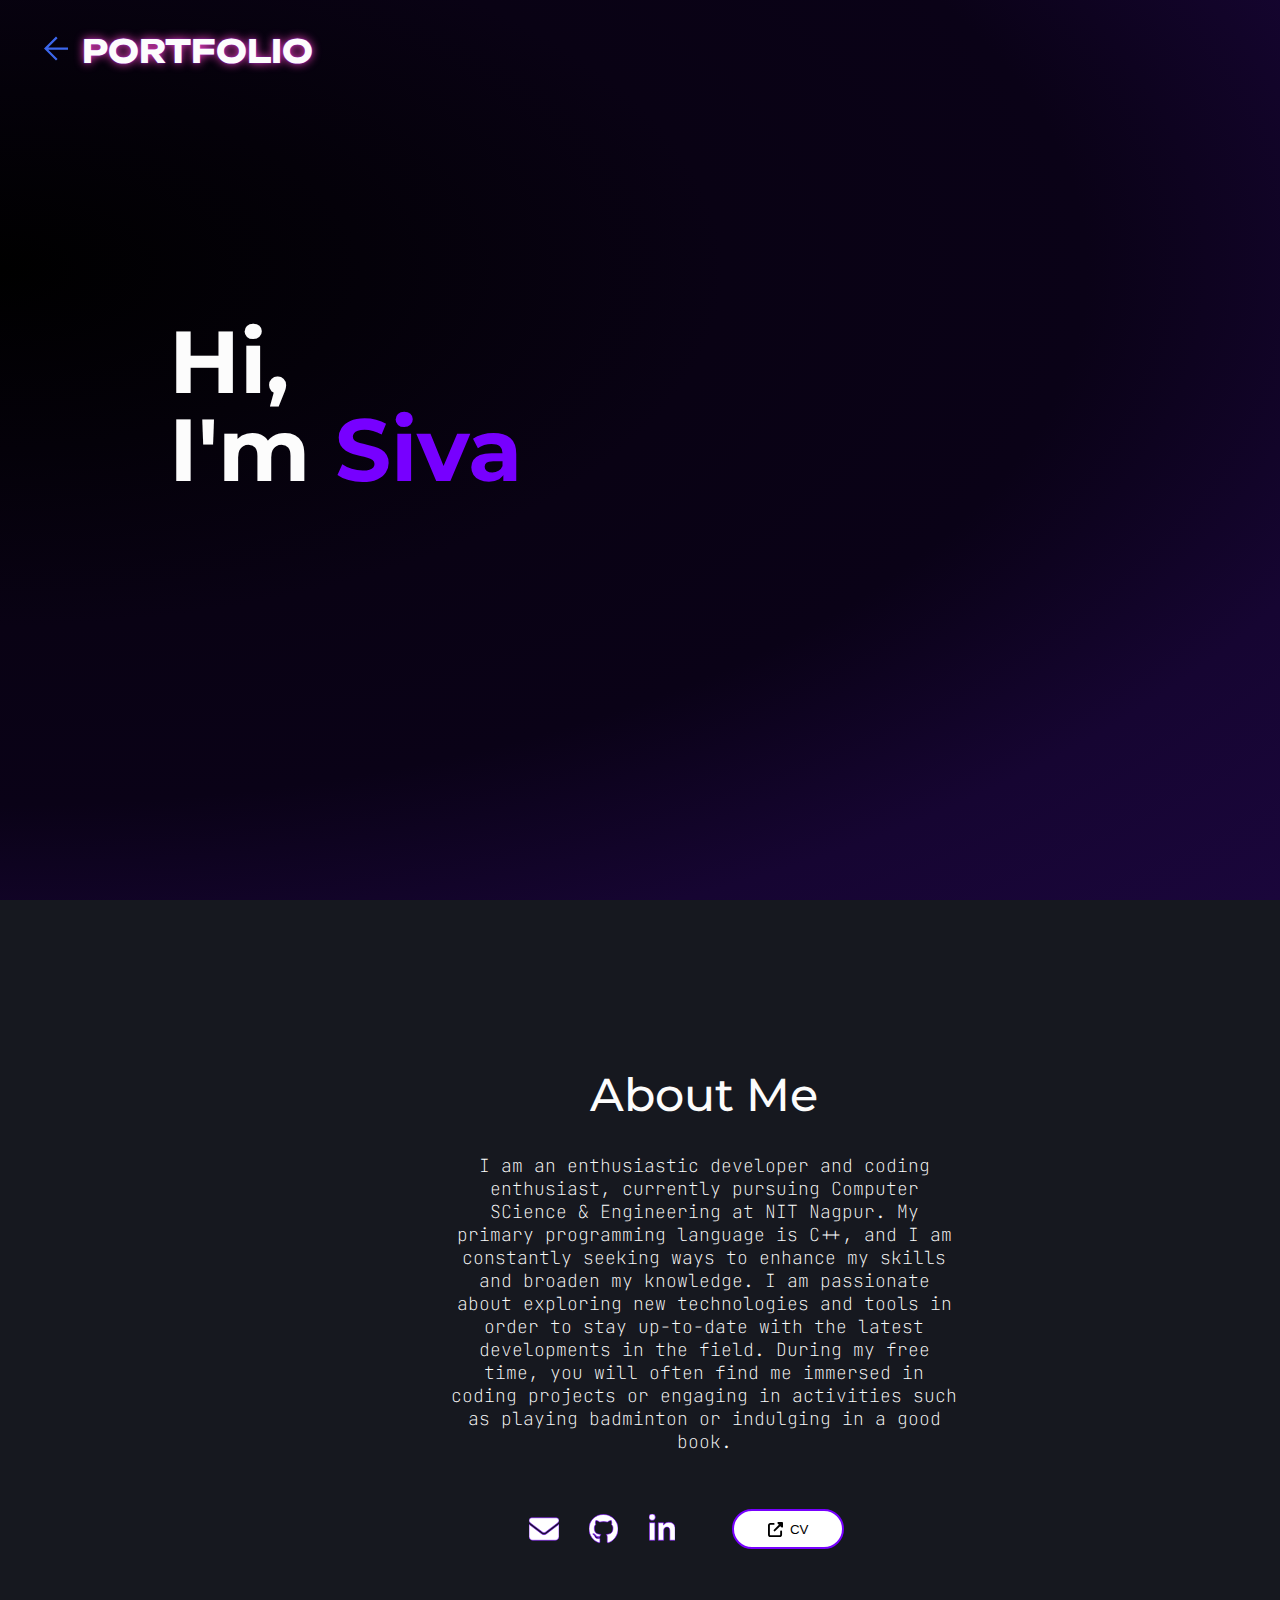
==== profile/port.html @ 7a64f640 "Update port.html" ====
<!DOCTYPE html>
<html lang="en">
<head>
    <meta charset="UTF-8">
    <meta http-equiv="X-UA-Compatible" content="IE=edge">
    <meta name="viewport" content="width=device-width, initial-scale=1.0">
    <!-- title -->
    <title>Mula Siva Prasad Babu</title>
    <!-- css -->
    <link rel="stylesheet" href="../css/profile.css">
    <!-- fonts -->
    <link rel="preconnect" href="https://fonts.googleapis.com">
    <link rel="preconnect" href="https://fonts.gstatic.com" crossorigin>
    <link href="https://fonts.googleapis.com/css2?family=JetBrains+Mono:wght@100;200;400;500;600;700;800&family=Poppins&family=Unbounded:wght@200;300;400;500;600;700;800&family=Metropolis&display=swap"
          rel="stylesheet"/>
    <link href="https://fonts.googleapis.com/css2?family=Poppins:ital,wght@0,100;0,200;0,400;0,500;0,700;0,800;0,900;1,300;1,600&family=Ubuntu:ital,wght@0,400;0,500;0,700;1,300&display=swap"
          rel="stylesheet">
    <!-- montserrat 300 to 900-->
    <link href="https://fonts.googleapis.com/css2?family=Montserrat:wght@300;400;500;600;700;800;900&display=swap"
          rel="stylesheet">
    <link rel="stylesheet" href="https://unpkg.com/splitting/dist/splitting.css" />
    <link rel="stylesheet" href="https://unpkg.com/splitting/dist/splitting-cells.css" />
</head>
<body>
<div class="viewport">
    <div class="container">
        <section id="bg">
            <canvas></canvas>
            <section id="intro">
                <div>
                    <div class="back-logo">
                        <a href="/" id="back-link">
                            <svg id="back-arrow" xmlns="http://www.w3.org/2000/svg" viewBox="0 0 960 960"><path d="M480 896 160 576l320-320 42 42-248 248h526v60H274l248 248-42 42Z"/></svg>
                            <b>PORTFOLIO</b>
                        </a>
                    </div>
                    <div id="self">
                        <p class="starting">Hi,</p>
                        <p class="starting" id="name"> Siva</p>
                        <p class="starting" id="dev">Developer</p>
                    </div>
                </div>
                <div class="separate-card">
                    <img class="img-scaler" src="/img/siva.webp" alt="">
                </div>
            </section>
            <section id="about">
                <div id="skills">
                    <span class="sphere"></span>
                    <span class="sphere-back"></span>
                </div>
                <div class="matter">
                    <div>
                        <p class="abt-heading">About Me</p>
                        <p class="abt">
                            I am an enthusiastic developer and coding enthusiast, currently pursuing Computer SCience & Engineering at NIT Nagpur. My primary programming language is  C++, and I am constantly seeking ways to enhance my skills and broaden my knowledge. I am passionate about exploring new technologies and tools in order to stay up-to-date with the latest developments in the field. During my free time, you will often find me immersed in coding projects or engaging in activities such as playing badminton or indulging in a good book.
                            <br><br>
                        </p>
                    </div>
                    <div class="social">
                        <ul>
                            <li><a href="mailto:sivababumula@gmail.com" target="_blank" rel="noopener noreferrer"><svg xmlns="http://www.w3.org/2000/svg" class="email" viewBox="0 0 512 512"><path d="M48 64C21.5 64 0 85.5 0 112c0 15.1 7.1 29.3 19.2 38.4L236.8 313.6c11.4 8.5 27 8.5 38.4 0L492.8 150.4c12.1-9.1 19.2-23.3 19.2-38.4c0-26.5-21.5-48-48-48H48zM0 176V384c0 35.3 28.7 64 64 64H448c35.3 0 64-28.7 64-64V176L294.4 339.2c-22.8 17.1-54 17.1-76.8 0L0 176z"/></svg></a></li>
                            <li><a href="https://github.com/Siva-Mula-03" target="_blank" rel="noopener noreferrer"><svg xmlns="http://www.w3.org/2000/svg" class="github" viewBox="0 0 496 512"><path d="M165.9 397.4c0 2-2.3 3.6-5.2 3.6-3.3.3-5.6-1.3-5.6-3.6 0-2 2.3-3.6 5.2-3.6 3-.3 5.6 1.3 5.6 3.6zm-31.1-4.5c-.7 2 1.3 4.3 4.3 4.9 2.6 1 5.6 0 6.2-2s-1.3-4.3-4.3-5.2c-2.6-.7-5.5.3-6.2 2.3zm44.2-1.7c-2.9.7-4.9 2.6-4.6 4.9.3 2 2.9 3.3 5.9 2.6 2.9-.7 4.9-2.6 4.6-4.6-.3-1.9-3-3.2-5.9-2.9zM244.8 8C106.1 8 0 113.3 0 252c0 110.9 69.8 205.8 169.5 239.2 12.8 2.3 17.3-5.6 17.3-12.1 0-6.2-.3-40.4-.3-61.4 0 0-70 15-84.7-29.8 0 0-11.4-29.1-27.8-36.6 0 0-22.9-15.7 1.6-15.4 0 0 24.9 2 38.6 25.8 21.9 38.6 58.6 27.5 72.9 20.9 2.3-16 8.8-27.1 16-33.7-55.9-6.2-112.3-14.3-112.3-110.5 0-27.5 7.6-41.3 23.6-58.9-2.6-6.5-11.1-33.3 2.6-67.9 20.9-6.5 69 27 69 27 20-5.6 41.5-8.5 62.8-8.5s42.8 2.9 62.8 8.5c0 0 48.1-33.6 69-27 13.7 34.7 5.2 61.4 2.6 67.9 16 17.7 25.8 31.5 25.8 58.9 0 96.5-58.9 104.2-114.8 110.5 9.2 7.9 17 22.9 17 46.4 0 33.7-.3 75.4-.3 83.6 0 6.5 4.6 14.4 17.3 12.1C428.2 457.8 496 362.9 496 252 496 113.3 383.5 8 244.8 8zM97.2 352.9c-1.3 1-1 3.3.7 5.2 1.6 1.6 3.9 2.3 5.2 1 1.3-1 1-3.3-.7-5.2-1.6-1.6-3.9-2.3-5.2-1zm-10.8-8.1c-.7 1.3.3 2.9 2.3 3.9 1.6 1 3.6.7 4.3-.7.7-1.3-.3-2.9-2.3-3.9-2-.6-3.6-.3-4.3.7zm32.4 35.6c-1.6 1.3-1 4.3 1.3 6.2 2.3 2.3 5.2 2.6 6.5 1 1.3-1.3.7-4.3-1.3-6.2-2.2-2.3-5.2-2.6-6.5-1zm-11.4-14.7c-1.6 1-1.6 3.6 0 5.9 1.6 2.3 4.3 3.3 5.6 2.3 1.6-1.3 1.6-3.9 0-6.2-1.4-2.3-4-3.3-5.6-2z"/></svg></a></li>
                            <li><a href="https://www.linkedin.com/in/mula-siva-prasad-babu-093517226" target="_blank" rel="noopener noreferrer"><svg xmlns="http://www.w3.org/2000/svg" class="linkedin" viewBox="0 0 448 512"><path d="M100.28 448H7.4V148.9h92.88zM53.79 108.1C24.09 108.1 0 83.5 0 53.8a53.79 53.79 0 0 1 107.58 0c0 29.7-24.1 54.3-53.79 54.3zM447.9 448h-92.68V302.4c0-34.7-.7-79.2-48.29-79.2-48.29 0-55.69 37.7-55.69 76.7V448h-92.78V148.9h89.08v40.8h1.3c12.4-23.5 42.69-48.3 87.88-48.3 94 0 111.28 61.9 111.28 142.3V448z"/></svg></a></li>
                        </ul>
                        <button class="button" onclick="window.open('')">
                            <svg xmlns="http://www.w3.org/2000/svg" class="cv" viewBox="0 0 512 512"><path d="M352 0c-12.9 0-24.6 7.8-29.6 19.8s-2.2 25.7 6.9 34.9L370.7 96 201.4 265.4c-12.5 12.5-12.5 32.8 0 45.3s32.8 12.5 45.3 0L416 141.3l41.4 41.4c9.2 9.2 22.9 11.9 34.9 6.9s19.8-16.6 19.8-29.6V32c0-17.7-14.3-32-32-32H352zM80 32C35.8 32 0 67.8 0 112V432c0 44.2 35.8 80 80 80H400c44.2 0 80-35.8 80-80V320c0-17.7-14.3-32-32-32s-32 14.3-32 32V432c0 8.8-7.2 16-16 16H80c-8.8 0-16-7.2-16-16V112c0-8.8 7.2-16 16-16H192c17.7 0 32-14.3 32-32s-14.3-32-32-32H80z"/></svg>
                            &nbsp;&nbsp;CV
                        </button>
                    </div>
                    <br><br><br><br>
                </div>
            </section>
        </section>
    </div>
</div>

<script src="https://cdn.jsdelivr.net/npm/TagCloud@2.2.0/dist/TagCloud.min.js"></script>
<script src="../js/SmoothScroll.js"></script>
<script>
    window.Texts = [
        'HTML','CSS','JavaScript','Python',
        'C/C++','CP','Github','Git','Bootstrap',
        ,'SQL','JQuery','ReactJS'
    ];
</script>
<script src="https://unpkg.com/webgl-fluid@0.3"></script>
<script src="/js/fluid.js"></script>
<!--<script src="/js/butter.js"></script>-->
<script src="https://unpkg.com/splitting/dist/splitting.min.js"></script>
<script type="module" src="/js/shuffle.js"></script>
<script src="/js/profile.js"></script>
</body>
</html>
---- css/profile.css ----
/* Color Pallete
#FCFCFC
#00A3FF
#00FFFF
#16181F
#1E1E26
#6100FF
#6E7885
hsl(317 100% 54%)
rgb(88, 238, 96)
*/

:root {
    --tag-color : #7700ff;
    --neon-clr : #4b059b;
    /*For logo-text*/
    --clr-wish: #FCFCFC;
    --clr-neon: #6100FF;
    /*For typeShuffle*/
    --color-text: #fff;
	--color-bg: #000;
	--color-link: #61dca3;
	--color-link-hover: #fff;
}

html,body {
    min-height: 100%;
    font-family: 'Poppins', sans-serif;
    margin: 0;
    padding: 0;
    overflow-x: hidden;
    background-color: #16181F;
}

a, img {
    pointer-events: auto;
}

/* background */
#bg {
    background-attachment: fixed;
    background-image: radial-gradient(
        farthest-corner at 0% 30%,
        #000000,
        #040109,
        #090214,
        #0a0217,
        #160532,
        #1a063b);
    /*z-index: 1;*/
    /*pointer-events: none;*/
}

canvas {
    position: absolute;
    top: 0;
    left: 0;
    height: 100%;
    width: 100%;
    /*z-index: 1;*/
}

/* Back button */

.back-logo {
    position: absolute;
    top: 3%;
    left: 3%;
}

#back-arrow {
    height: 36px;
    width: 36px;
    fill: #3c67ec;
}

#team{
    font-family: "Unbounded", sans-serif;
    font-size: 2em;
    font-weight: 400;
    color: var(--clr-wish);
    text-shadow:
    0 0 0.3em rgb(246, 67, 195),
    0 0 0.05em var(--clr-neon);
    margin: 0;
}



#back-link {
    text-decoration: none;
    font-family: "Unbounded", sans-serif;
    font-size: 2em;
    font-weight: 400;
    color: var(--clr-wish);
    text-shadow:
    0 0 0.3em rgb(246, 67, 195),
    0 0 0.05em var(--clr-neon);
    margin: 0;
}


/* intro */

#intro {
    display: flex;
    flex-wrap: wrap;
    justify-content: center;
    align-items: center;
    gap: 10%;
    min-height: 100vh;
    z-index: 100;
    pointer-events: none;
}

.starting {
    margin: 0;
    font-family: "Montserrat" , sans-serif;
    font-size: 5.5rem;
    font-weight: 700;
    line-height: 1;
    animation: slide 4s ease forwards;
    color: #FCFCFC;
}
#name {
    color: var(--tag-color);
}
#name::before {
    content: "I'm";
    color: #FCFCFC;
    font-size: 5.5rem;
}
#name::after {
    content: ",";
    color: #FCFCFC;
    opacity: 0;
    animation: appear 2.5s ease 7s forwards;
    font-size: 5.5rem;
}
@keyframes slide {
    0% {
        opacity: 0;
        transform: translateX(50%) scale(0.5,0.5);
    }
    30% {
        transform: translateX(50%) scale(1.3,1.3);
    }
    50% {
        transform: translateX(50%);
        text-shadow: none;
    }
    80% {
        text-shadow: none;
    }
    100% {
        transform: translateX(0%);
        text-shadow: var(--neon-clr) 5px 5px 2px;
    }
}
@keyframes shadow {
    0% {
        text-shadow: none;
    }
    100% {
    }
}

#dev {
    opacity: 0;
    animation: slide-up 2s ease 5s forwards;
}
@keyframes slide-up{
    0% {
        opacity: 0;
        transform: translateY(50%);
    }
    100% {
        opacity: 1;
        transform: translateY(0%);
        text-shadow: var(--neon-clr) 5px 5px 2px;
    }
}

/* about */

#about {
    display: flex;
    flex-wrap: wrap;
    justify-content: center;
    align-items: center;
    gap: 10%;
    min-height: 100vh;
    z-index: 100;
    pointer-events: none;
}

.matter {
    align-items: center;
    justify-content: start;
    display: flex;
    flex-direction: column;
    color: #FCFCFC;
    width: 40%;
    text-align: center;
}

/* .skills-heading {
    text-align: center;
    font-family: "Montserrat" , sans-serif;
    color: #FCFCFC;
    font-size: 2rem;
    font-weight: 600;
    line-height: 1;
    margin-top: 25%;
} */

.abt-heading {
    text-align: center;
    font-family: "Montserrat" , sans-serif;
    color: #FCFCFC;
    font-size: 2.9rem;
    font-weight: 500;
    line-height: 1;
    margin: 7% 0;
}
.abt {
    font-family: 'JetBrains Mono', sans-serif;
    font-weight: 100;
    font-size: 18px;
}

/* sphere */

.tagcloud {
    font-family: 'JetBrains Mono', sans-serif;
    font-weight: 400;
    text-shadow: 0 0 10px #00FFFF;
    transition: transform 1s;
}

#skills {
    display: flex;
    justify-content: center;
    align-items: center;
}

.sphere {
    position: absolute;
    z-index: 1;
}

@keyframes atom {
    0% {
        transform: scale(1);
    }
    50% {
        transform: scale(0.5);
    }
    100% {
        transform: scale(1);
    }
}

/* img-border */

@keyframes appear {
    0% {
        opacity: 0;
    }
    100% {
        opacity: 1;
    }
}

.img-scaler {
    border-radius: 50%;
    height: 300px;
    width: 300px;
    transition: all 600ms;
    opacity: 0;
    animation: appear 2s ease 4s forwards;
}
.img-scaler:hover {
    width: 330px;
    height: 330px;
}

.separate-card {
    margin: 20px;
    text-align: center;
    transition: all 400ms;
    position: relative;
    cursor: pointer;
    opacity: 0;
    animation: appear 1s ease 4s forwards;
}

.separate-card::before {
    position: absolute;
    border-radius: 50%;
    top: -1.4%;
    left: -1.5%;
    content: '';
    width: calc(103%);
    height: calc(101%);
    background-image: linear-gradient(
    var(--rotate), #5ddcff, #3c67ec 43%, #4e00c2, rgb(235, 124, 142));
    z-index: -1;
}

.separate-card::after {
    position: absolute;
    content: '';
    left: 0;
    right: 0;
    z-index: -1;
    height: 100%;
    width: 100%;
    transform: scale(0.8);
    filter: blur(50px);
    background-image: linear-gradient(
    var(--rotate), #5ddcff, #3c67ec 43%, #4e00c2, rgb(235, 124, 142));
    opacity: 1;
    transition: opacity 0.5s;
}

.separate-card:hover::after,
.separate-card:hover::before {
    /*animation: spin 2.5s linear infinite;*/
    box-shadow: 0 0 30px var(--tag-color);
    transition: 0.5s;

}

@keyframes spin {
    0% {
        --rotate: 0deg;
    }
    100% {
        --rotate: 360deg;
    }
}
@property --rotate {
    syntax: "<angle>";
    initial-value: 135deg;
    inherits: false;
}

/* Smooth scrolling */
.SmoothScroll {
    position: fixed;
    left: 50%;
    transform: translateX(-50%);
}

.container {
    width: 100vw;
}

/* Download button */

.button {
    position: relative;
    display: flex;
    justify-content: center;
    align-items: center;
    width: 150px;
    height: 40px;
    padding: 1rem 2rem;
    background: #fff;
    border-radius: 50px;
    border-style: solid;
    border-color: var(--tag-color);
    cursor: pointer;
    margin-right: 50px;
    transition: 0.5s;
    pointer-events: auto;
}

.button:hover {
    fill: var(--tag-color);
    color: var(--tag-color);
    background: #12001d;
    box-shadow: 0 0 15px var(--tag-color);
    transition: 0.5s;
}

.cv {
    /*fill: #12001d;*/
    width: 15px;
    height: 15px;
}

/* Social links */

.social {
    display: flex;
    justify-content: start;
    align-items: center;
    gap: 10%;
}

ul {
    margin: 0;
    padding-left: 0;
    display: flex;
    position: relative;
    align-content: start;
}

ul li {
    list-style: none;
    margin: 0 15px;
}

ul li a {
    position: relative;
    display: flex;
    width: 30px;
    height: 30px;
    padding: 20px 0;
    text-align: center;
    font-size: 30px;
    fill: #fff;
    stroke: var(--tag-color);
    stroke-width: 10px;
    transition: .5s;
}

ul li a:hover {
    fill: #12001d;
    transform: scale(1.2);
    -webkit-filter: drop-shadow(0 0 15px var(--tag-color));
    filter: drop-shadow(0 0 15px var(--tag-color));
    transition: 0.5s;
}

@media screen and (max-width: 899px){
    .matter{
        width: 80%;
    }
    .starting{
        font-size: 3.5rem;
    }
    #name::after, #name::before{
        font-size: 3.5rem;
    }
    .img-scaler{
        height: 250px;
        width: 250px;
    }
    #about {
        flex-direction: column-reverse;
    }
}

@media screen and (max-width: 399px){
    #back-link {
        font-size: 1.2em;
    }
    #back-arrow {
        width: 20px;
        height: 20px;
    }
    .back-logo {
        top: 10%;
        left: 7%;
    }
    #intro{
        flex-direction: column;
        gap: 50px;
    }
    .matter{
        width: 80%;
        text-align: justify;
    }
    .starting{
        font-size: 2.5rem;
        animation: none;
        text-shadow: var(--neon-clr) 2.5px 2.5px 2px;
    }
    #name{
        text-shadow: var(--neon-clr) 2.5px 2.5px 2px;
    }
    #name::after, #name::before{
        font-size: 2.5rem;
    }
    .img-scaler{
        height: 200px;
        width: 200px;
    }
    .img-scaler:hover {
        width: 200px;
        height: 200px;
        animation: appear 2s ease 2s forwards;
    }
    #dev {
        opacity: 0;
        animation: slide-up 1.5s ease 2s forwards;
        text-shadow: var(--neon-clr) 5px 5px 2px;
    }
    #name::after {
        animation: appear 1.5s ease 2s forwards;
    }
    .abt-heading{
        font-size: 2rem;
    }
    .button {
        margin-right: 5px;
    }
    #about {
        flex-direction: column-reverse;
    }
}
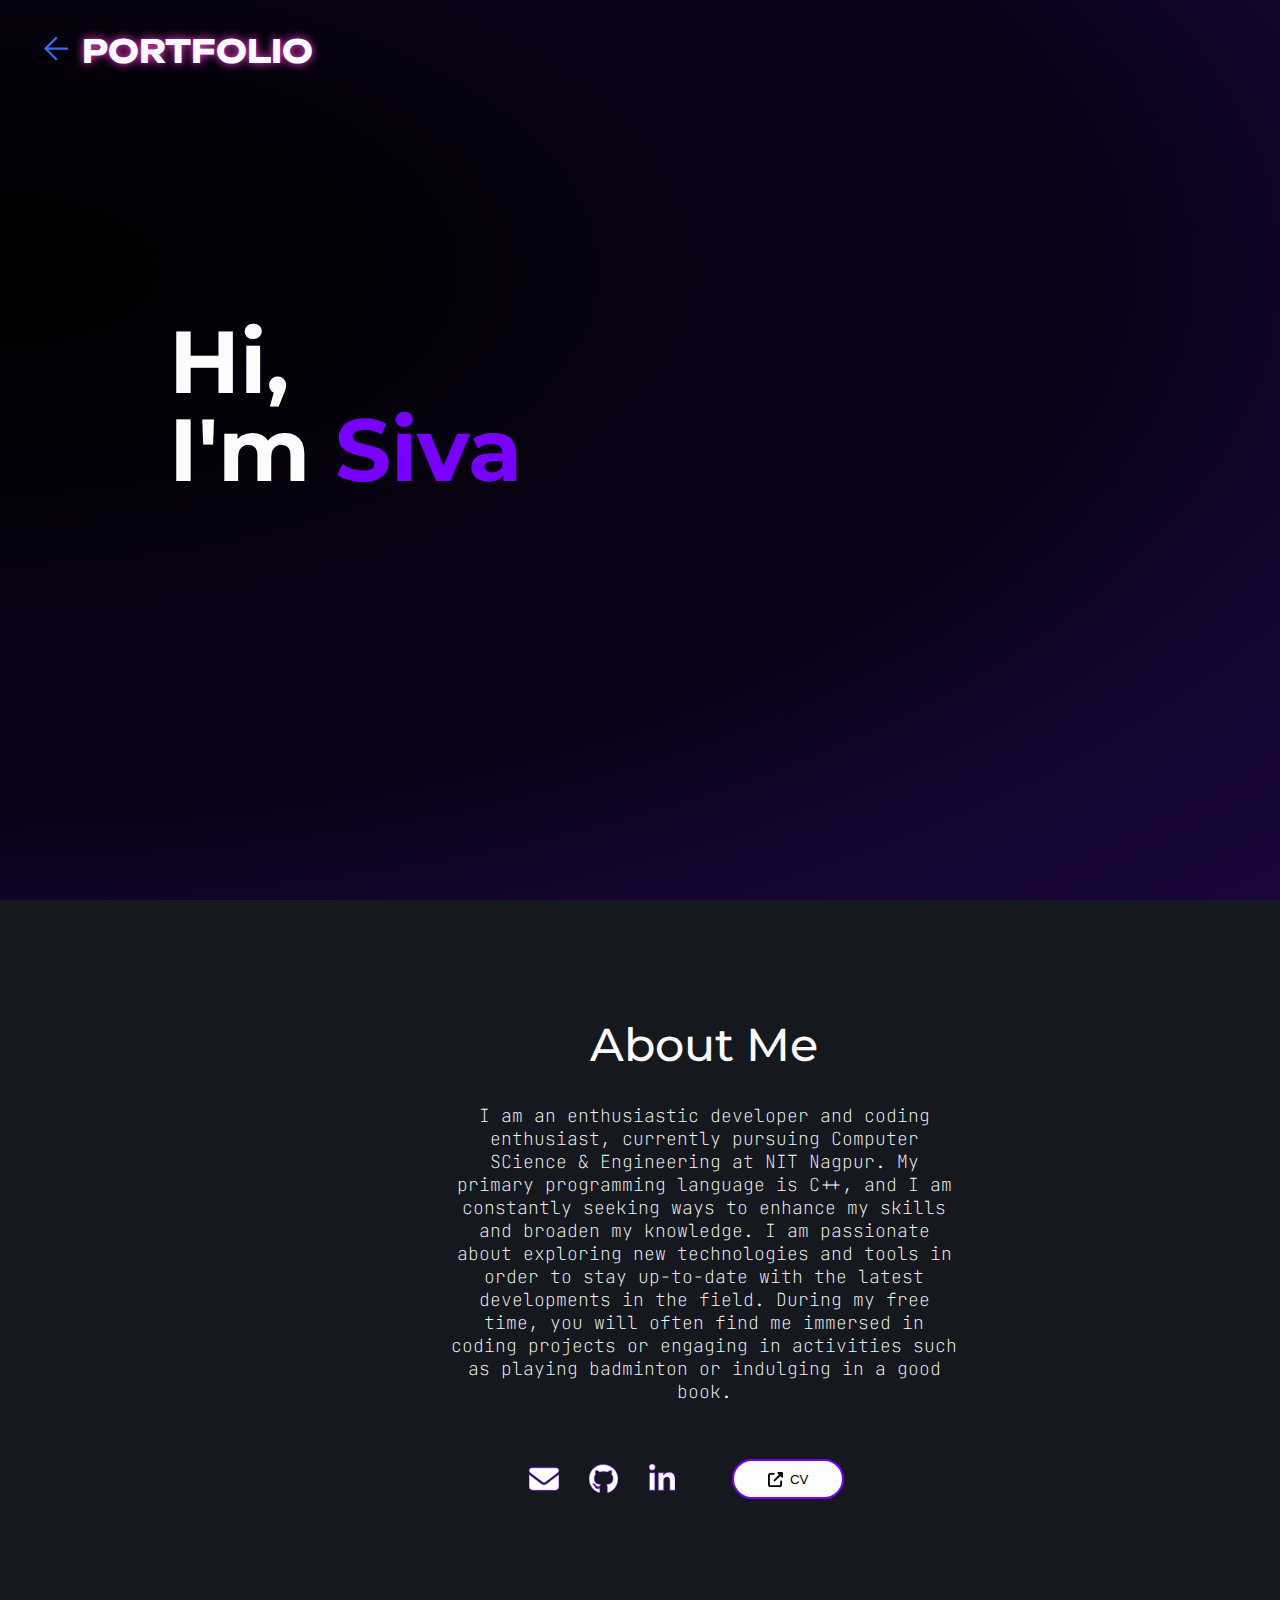
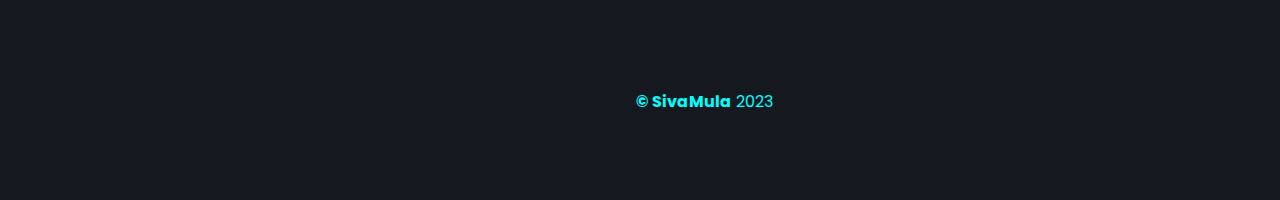
==== commit 73321061: "Update port.html" ====
--- a/profile/port.html
+++ b/profile/port.html
@@ -31,7 +31,8 @@
                     <div class="back-logo">
                         <a href="/" id="back-link">
                             <svg id="back-arrow" xmlns="http://www.w3.org/2000/svg" viewBox="0 0 960 960"><path d="M480 896 160 576l320-320 42 42-248 248h526v60H274l248 248-42 42Z"/></svg>
-                            <b>PORTFOLIO</b>
+                        <b>PORTFOLIO</b>
+
                         </a>
                     </div>
                     <div id="self">
@@ -63,12 +64,18 @@
                             <li><a href="https://github.com/Siva-Mula-03" target="_blank" rel="noopener noreferrer"><svg xmlns="http://www.w3.org/2000/svg" class="github" viewBox="0 0 496 512"><path d="M165.9 397.4c0 2-2.3 3.6-5.2 3.6-3.3.3-5.6-1.3-5.6-3.6 0-2 2.3-3.6 5.2-3.6 3-.3 5.6 1.3 5.6 3.6zm-31.1-4.5c-.7 2 1.3 4.3 4.3 4.9 2.6 1 5.6 0 6.2-2s-1.3-4.3-4.3-5.2c-2.6-.7-5.5.3-6.2 2.3zm44.2-1.7c-2.9.7-4.9 2.6-4.6 4.9.3 2 2.9 3.3 5.9 2.6 2.9-.7 4.9-2.6 4.6-4.6-.3-1.9-3-3.2-5.9-2.9zM244.8 8C106.1 8 0 113.3 0 252c0 110.9 69.8 205.8 169.5 239.2 12.8 2.3 17.3-5.6 17.3-12.1 0-6.2-.3-40.4-.3-61.4 0 0-70 15-84.7-29.8 0 0-11.4-29.1-27.8-36.6 0 0-22.9-15.7 1.6-15.4 0 0 24.9 2 38.6 25.8 21.9 38.6 58.6 27.5 72.9 20.9 2.3-16 8.8-27.1 16-33.7-55.9-6.2-112.3-14.3-112.3-110.5 0-27.5 7.6-41.3 23.6-58.9-2.6-6.5-11.1-33.3 2.6-67.9 20.9-6.5 69 27 69 27 20-5.6 41.5-8.5 62.8-8.5s42.8 2.9 62.8 8.5c0 0 48.1-33.6 69-27 13.7 34.7 5.2 61.4 2.6 67.9 16 17.7 25.8 31.5 25.8 58.9 0 96.5-58.9 104.2-114.8 110.5 9.2 7.9 17 22.9 17 46.4 0 33.7-.3 75.4-.3 83.6 0 6.5 4.6 14.4 17.3 12.1C428.2 457.8 496 362.9 496 252 496 113.3 383.5 8 244.8 8zM97.2 352.9c-1.3 1-1 3.3.7 5.2 1.6 1.6 3.9 2.3 5.2 1 1.3-1 1-3.3-.7-5.2-1.6-1.6-3.9-2.3-5.2-1zm-10.8-8.1c-.7 1.3.3 2.9 2.3 3.9 1.6 1 3.6.7 4.3-.7.7-1.3-.3-2.9-2.3-3.9-2-.6-3.6-.3-4.3.7zm32.4 35.6c-1.6 1.3-1 4.3 1.3 6.2 2.3 2.3 5.2 2.6 6.5 1 1.3-1.3.7-4.3-1.3-6.2-2.2-2.3-5.2-2.6-6.5-1zm-11.4-14.7c-1.6 1-1.6 3.6 0 5.9 1.6 2.3 4.3 3.3 5.6 2.3 1.6-1.3 1.6-3.9 0-6.2-1.4-2.3-4-3.3-5.6-2z"/></svg></a></li>
                             <li><a href="https://www.linkedin.com/in/mula-siva-prasad-babu-093517226" target="_blank" rel="noopener noreferrer"><svg xmlns="http://www.w3.org/2000/svg" class="linkedin" viewBox="0 0 448 512"><path d="M100.28 448H7.4V148.9h92.88zM53.79 108.1C24.09 108.1 0 83.5 0 53.8a53.79 53.79 0 0 1 107.58 0c0 29.7-24.1 54.3-53.79 54.3zM447.9 448h-92.68V302.4c0-34.7-.7-79.2-48.29-79.2-48.29 0-55.69 37.7-55.69 76.7V448h-92.78V148.9h89.08v40.8h1.3c12.4-23.5 42.69-48.3 87.88-48.3 94 0 111.28 61.9 111.28 142.3V448z"/></svg></a></li>
                         </ul>
-                        <button class="button" onclick="window.open('')">
+                        <button class="button" onclick="window.open('/Resume/Resume.pdf')">
                             <svg xmlns="http://www.w3.org/2000/svg" class="cv" viewBox="0 0 512 512"><path d="M352 0c-12.9 0-24.6 7.8-29.6 19.8s-2.2 25.7 6.9 34.9L370.7 96 201.4 265.4c-12.5 12.5-12.5 32.8 0 45.3s32.8 12.5 45.3 0L416 141.3l41.4 41.4c9.2 9.2 22.9 11.9 34.9 6.9s19.8-16.6 19.8-29.6V32c0-17.7-14.3-32-32-32H352zM80 32C35.8 32 0 67.8 0 112V432c0 44.2 35.8 80 80 80H400c44.2 0 80-35.8 80-80V320c0-17.7-14.3-32-32-32s-32 14.3-32 32V432c0 8.8-7.2 16-16 16H80c-8.8 0-16-7.2-16-16V112c0-8.8 7.2-16 16-16H192c17.7 0 32-14.3 32-32s-14.3-32-32-32H80z"/></svg>
                             &nbsp;&nbsp;CV
                         </button>
                     </div>
                     <br><br><br><br>
+                    <div>
+                        <br>
+                        <br>
+                        <br>
+                        <a style="color:aqua;" class="copyright"><b>© SivaMula</b> 2023</a>
+                           </div>
                 </div>
             </section>
         </section>
@@ -80,7 +87,7 @@
 <script>
     window.Texts = [
         'HTML','CSS','JavaScript','Python',
-        'C/C++','CP','Github','Git','Bootstrap',
+        'C/C++','CP','Github','Git','Bootstrap'
         ,'SQL','JQuery','ReactJS'
     ];
 </script>
@@ -90,5 +97,6 @@
 <script src="https://unpkg.com/splitting/dist/splitting.min.js"></script>
 <script type="module" src="/js/shuffle.js"></script>
 <script src="/js/profile.js"></script>
+
 </body>
 </html>
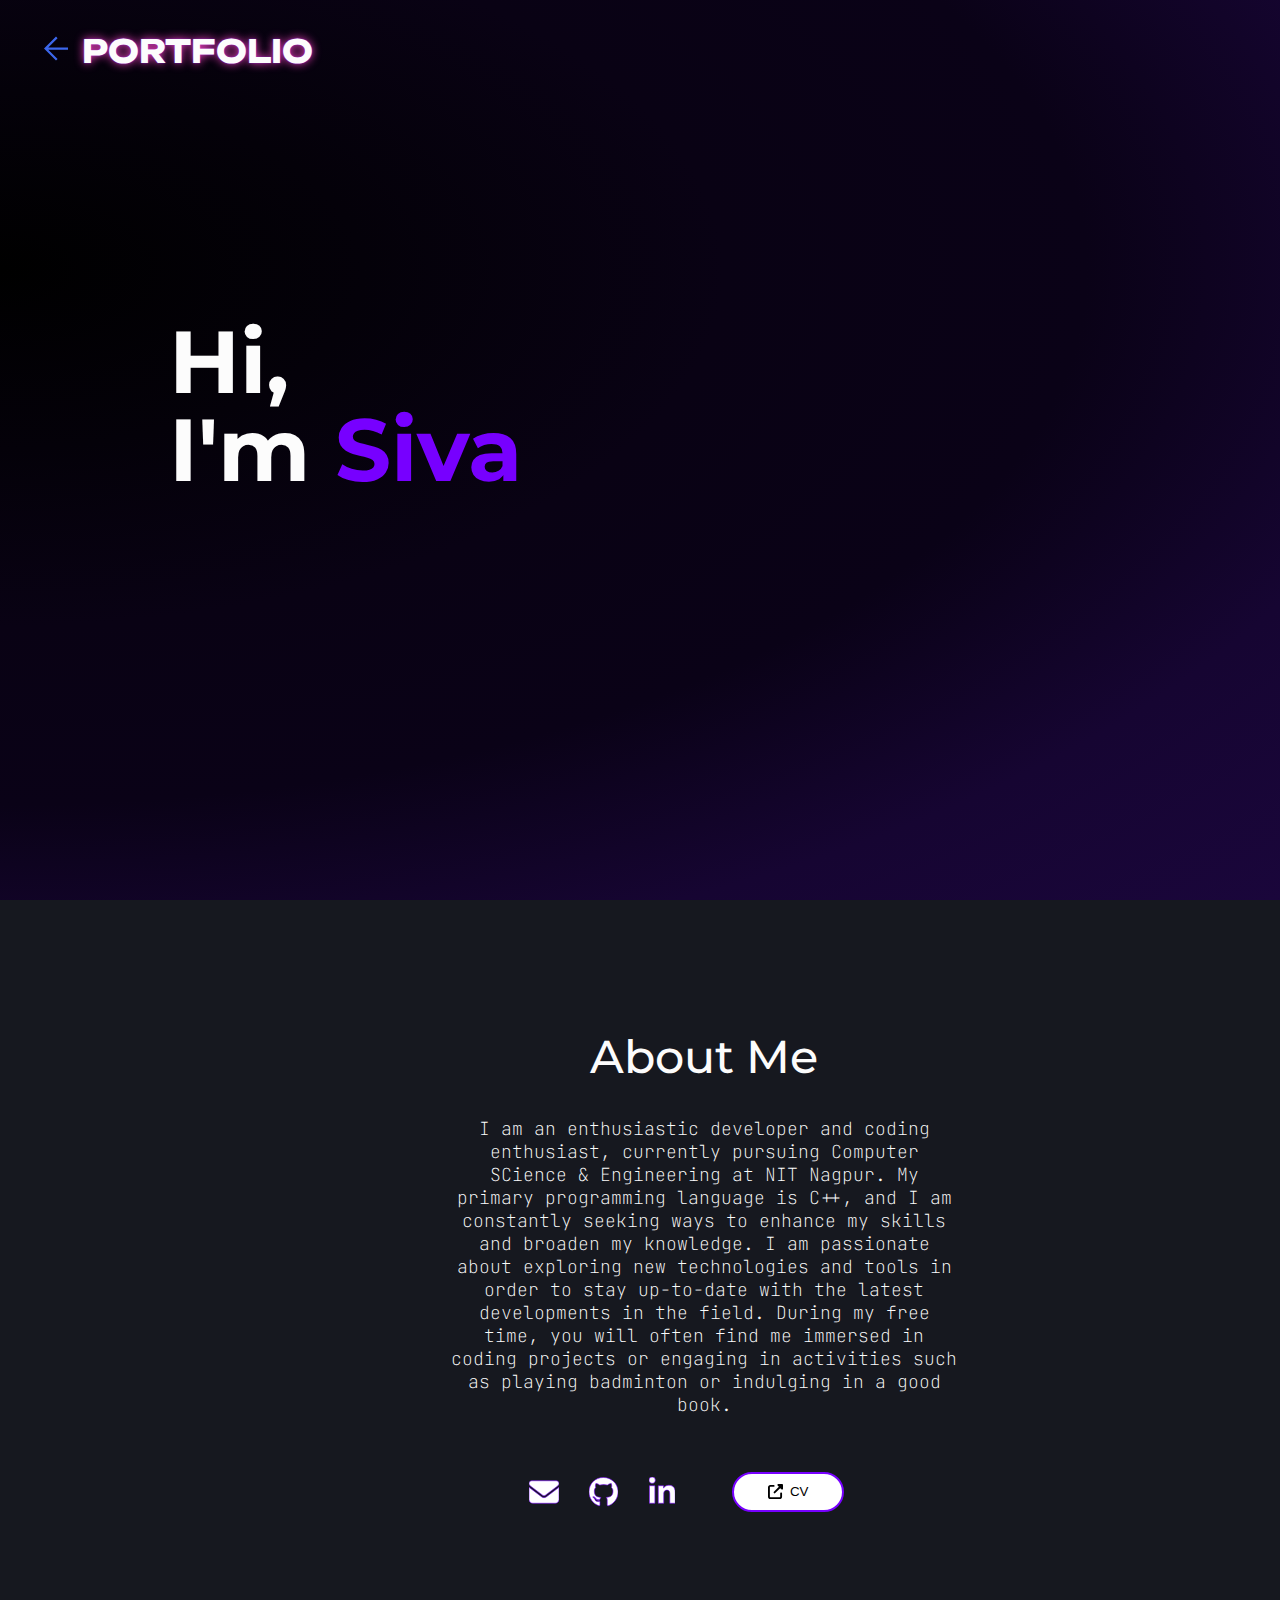
==== commit 307d42ea: "Update port.html" ====
--- a/profile/port.html
+++ b/profile/port.html
@@ -74,7 +74,7 @@
                         <br>
                         <br>
                         <br>
-                        <a style="color:aqua;" class="copyright"><b>© SivaMula</b> 2023</a>
+                        
                            </div>
                 </div>
             </section>
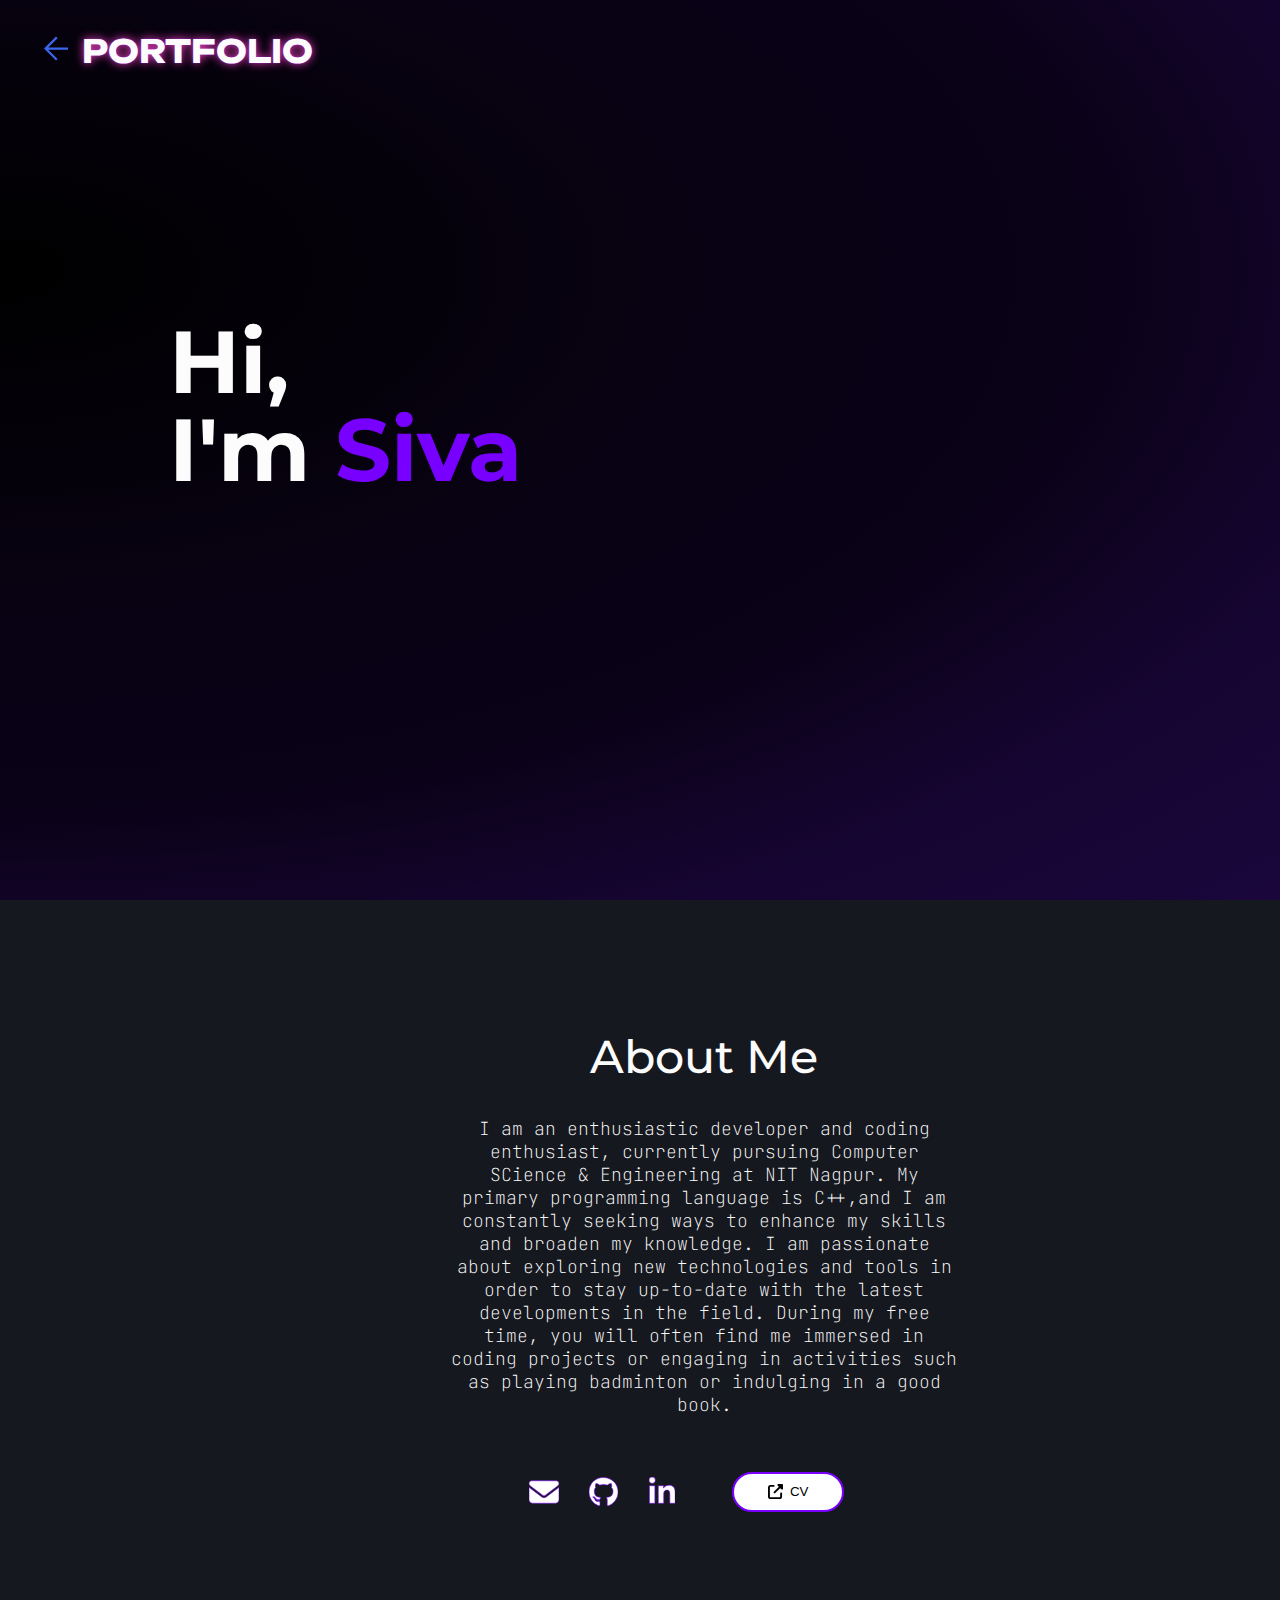
==== commit 252d9612: "Update port.html" ====
--- a/profile/port.html
+++ b/profile/port.html
@@ -54,7 +54,10 @@
                     <div>
                         <p class="abt-heading">About Me</p>
                         <p class="abt">
-                            I am an enthusiastic developer and coding enthusiast, currently pursuing Computer SCience & Engineering at NIT Nagpur. My primary programming language is  C++, and I am constantly seeking ways to enhance my skills and broaden my knowledge. I am passionate about exploring new technologies and tools in order to stay up-to-date with the latest developments in the field. During my free time, you will often find me immersed in coding projects or engaging in activities such as playing badminton or indulging in a good book.
+                            I am an enthusiastic developer and coding enthusiast, currently pursuing Computer SCience & Engineering at NIT Nagpur.
+                            My primary programming language is  C++,and I am constantly seeking ways to enhance my skills and broaden my knowledge.
+                            I am passionate about exploring new technologies and tools in order to stay up-to-date with the latest developments in the field. 
+                            During my free time, you will often find me immersed in coding projects or engaging in activities such as playing badminton or indulging in a good book.
                             <br><br>
                         </p>
                     </div>
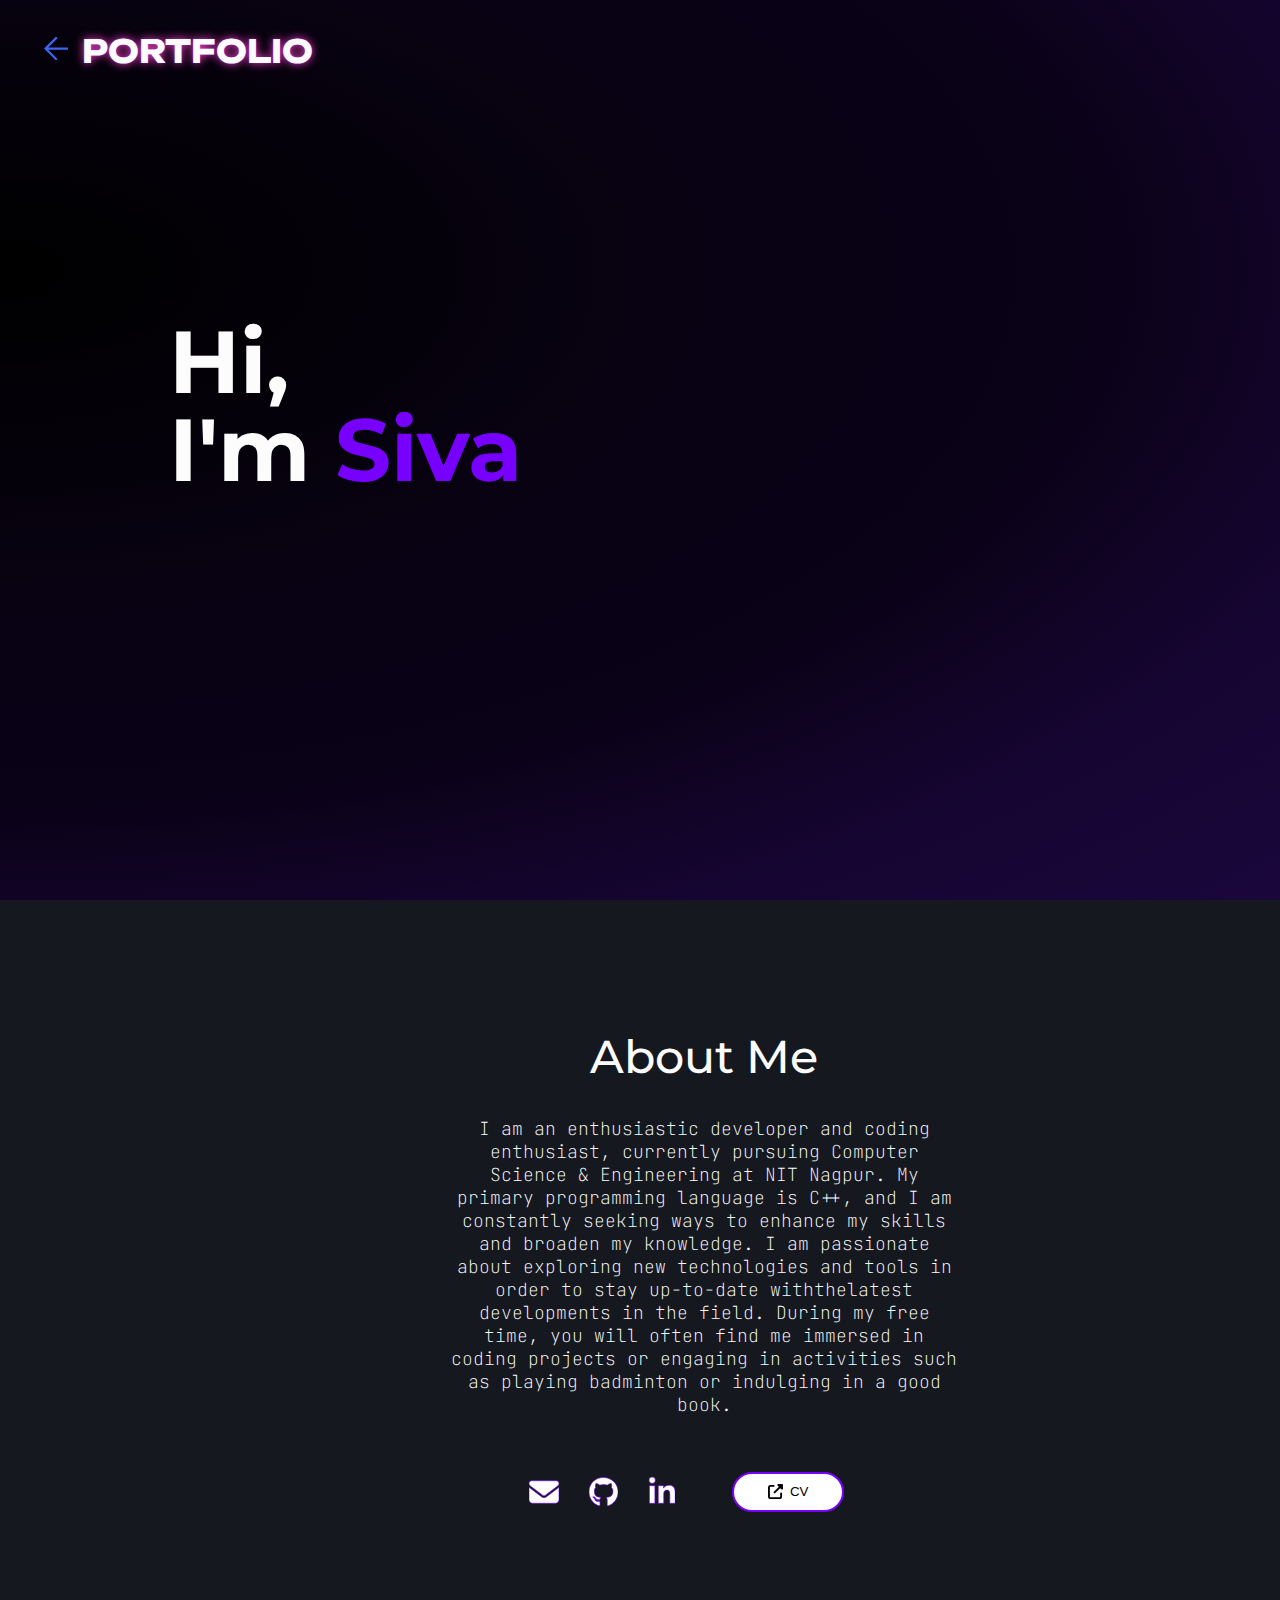
==== commit 954fbf15: "Update port.html" ====
--- a/profile/port.html
+++ b/profile/port.html
@@ -54,9 +54,9 @@
                     <div>
                         <p class="abt-heading">About Me</p>
                         <p class="abt">
-                            I am an enthusiastic developer and coding enthusiast, currently pursuing Computer SCience & Engineering at NIT Nagpur.
-                            My primary programming language is  C++,and I am constantly seeking ways to enhance my skills and broaden my knowledge.
-                            I am passionate about exploring new technologies and tools in order to stay up-to-date with the latest developments in the field. 
+                            I am an enthusiastic developer and coding enthusiast, currently pursuing Computer Science & Engineering at NIT Nagpur.
+                             My primary programming language is  C++, and I am constantly seeking ways to enhance my skills and broaden my knowledge.
+                            I am passionate about exploring new technologies and tools in order to stay up-to-date withthelatest developments in the field. 
                             During my free time, you will often find me immersed in coding projects or engaging in activities such as playing badminton or indulging in a good book.
                             <br><br>
                         </p>
@@ -67,7 +67,7 @@
                             <li><a href="https://github.com/Siva-Mula-03" target="_blank" rel="noopener noreferrer"><svg xmlns="http://www.w3.org/2000/svg" class="github" viewBox="0 0 496 512"><path d="M165.9 397.4c0 2-2.3 3.6-5.2 3.6-3.3.3-5.6-1.3-5.6-3.6 0-2 2.3-3.6 5.2-3.6 3-.3 5.6 1.3 5.6 3.6zm-31.1-4.5c-.7 2 1.3 4.3 4.3 4.9 2.6 1 5.6 0 6.2-2s-1.3-4.3-4.3-5.2c-2.6-.7-5.5.3-6.2 2.3zm44.2-1.7c-2.9.7-4.9 2.6-4.6 4.9.3 2 2.9 3.3 5.9 2.6 2.9-.7 4.9-2.6 4.6-4.6-.3-1.9-3-3.2-5.9-2.9zM244.8 8C106.1 8 0 113.3 0 252c0 110.9 69.8 205.8 169.5 239.2 12.8 2.3 17.3-5.6 17.3-12.1 0-6.2-.3-40.4-.3-61.4 0 0-70 15-84.7-29.8 0 0-11.4-29.1-27.8-36.6 0 0-22.9-15.7 1.6-15.4 0 0 24.9 2 38.6 25.8 21.9 38.6 58.6 27.5 72.9 20.9 2.3-16 8.8-27.1 16-33.7-55.9-6.2-112.3-14.3-112.3-110.5 0-27.5 7.6-41.3 23.6-58.9-2.6-6.5-11.1-33.3 2.6-67.9 20.9-6.5 69 27 69 27 20-5.6 41.5-8.5 62.8-8.5s42.8 2.9 62.8 8.5c0 0 48.1-33.6 69-27 13.7 34.7 5.2 61.4 2.6 67.9 16 17.7 25.8 31.5 25.8 58.9 0 96.5-58.9 104.2-114.8 110.5 9.2 7.9 17 22.9 17 46.4 0 33.7-.3 75.4-.3 83.6 0 6.5 4.6 14.4 17.3 12.1C428.2 457.8 496 362.9 496 252 496 113.3 383.5 8 244.8 8zM97.2 352.9c-1.3 1-1 3.3.7 5.2 1.6 1.6 3.9 2.3 5.2 1 1.3-1 1-3.3-.7-5.2-1.6-1.6-3.9-2.3-5.2-1zm-10.8-8.1c-.7 1.3.3 2.9 2.3 3.9 1.6 1 3.6.7 4.3-.7.7-1.3-.3-2.9-2.3-3.9-2-.6-3.6-.3-4.3.7zm32.4 35.6c-1.6 1.3-1 4.3 1.3 6.2 2.3 2.3 5.2 2.6 6.5 1 1.3-1.3.7-4.3-1.3-6.2-2.2-2.3-5.2-2.6-6.5-1zm-11.4-14.7c-1.6 1-1.6 3.6 0 5.9 1.6 2.3 4.3 3.3 5.6 2.3 1.6-1.3 1.6-3.9 0-6.2-1.4-2.3-4-3.3-5.6-2z"/></svg></a></li>
                             <li><a href="https://www.linkedin.com/in/mula-siva-prasad-babu-093517226" target="_blank" rel="noopener noreferrer"><svg xmlns="http://www.w3.org/2000/svg" class="linkedin" viewBox="0 0 448 512"><path d="M100.28 448H7.4V148.9h92.88zM53.79 108.1C24.09 108.1 0 83.5 0 53.8a53.79 53.79 0 0 1 107.58 0c0 29.7-24.1 54.3-53.79 54.3zM447.9 448h-92.68V302.4c0-34.7-.7-79.2-48.29-79.2-48.29 0-55.69 37.7-55.69 76.7V448h-92.78V148.9h89.08v40.8h1.3c12.4-23.5 42.69-48.3 87.88-48.3 94 0 111.28 61.9 111.28 142.3V448z"/></svg></a></li>
                         </ul>
-                        <button class="button" onclick="window.open('/Resume/Resume.pdf')">
+                        <button class="button" onclick="window.open('/Resume/Resue.pdf')">
                             <svg xmlns="http://www.w3.org/2000/svg" class="cv" viewBox="0 0 512 512"><path d="M352 0c-12.9 0-24.6 7.8-29.6 19.8s-2.2 25.7 6.9 34.9L370.7 96 201.4 265.4c-12.5 12.5-12.5 32.8 0 45.3s32.8 12.5 45.3 0L416 141.3l41.4 41.4c9.2 9.2 22.9 11.9 34.9 6.9s19.8-16.6 19.8-29.6V32c0-17.7-14.3-32-32-32H352zM80 32C35.8 32 0 67.8 0 112V432c0 44.2 35.8 80 80 80H400c44.2 0 80-35.8 80-80V320c0-17.7-14.3-32-32-32s-32 14.3-32 32V432c0 8.8-7.2 16-16 16H80c-8.8 0-16-7.2-16-16V112c0-8.8 7.2-16 16-16H192c17.7 0 32-14.3 32-32s-14.3-32-32-32H80z"/></svg>
                             &nbsp;&nbsp;CV
                         </button>
